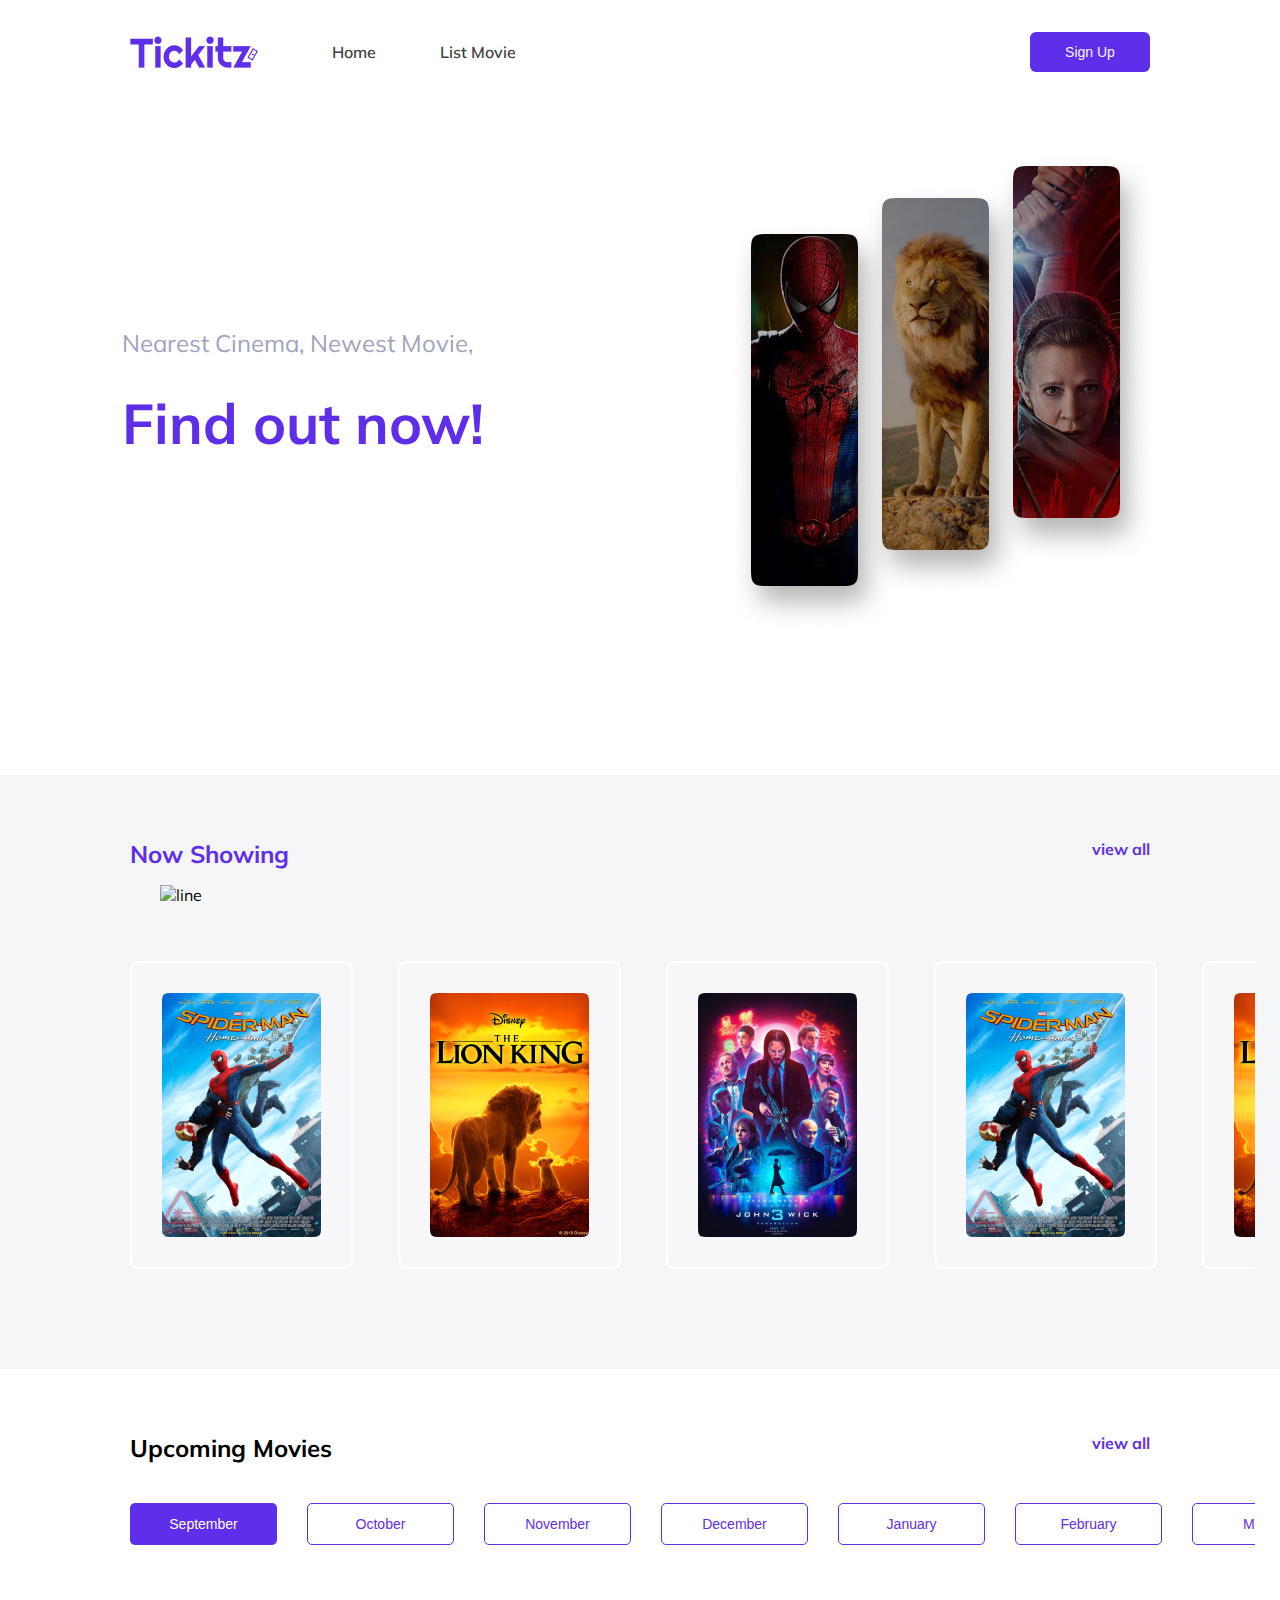
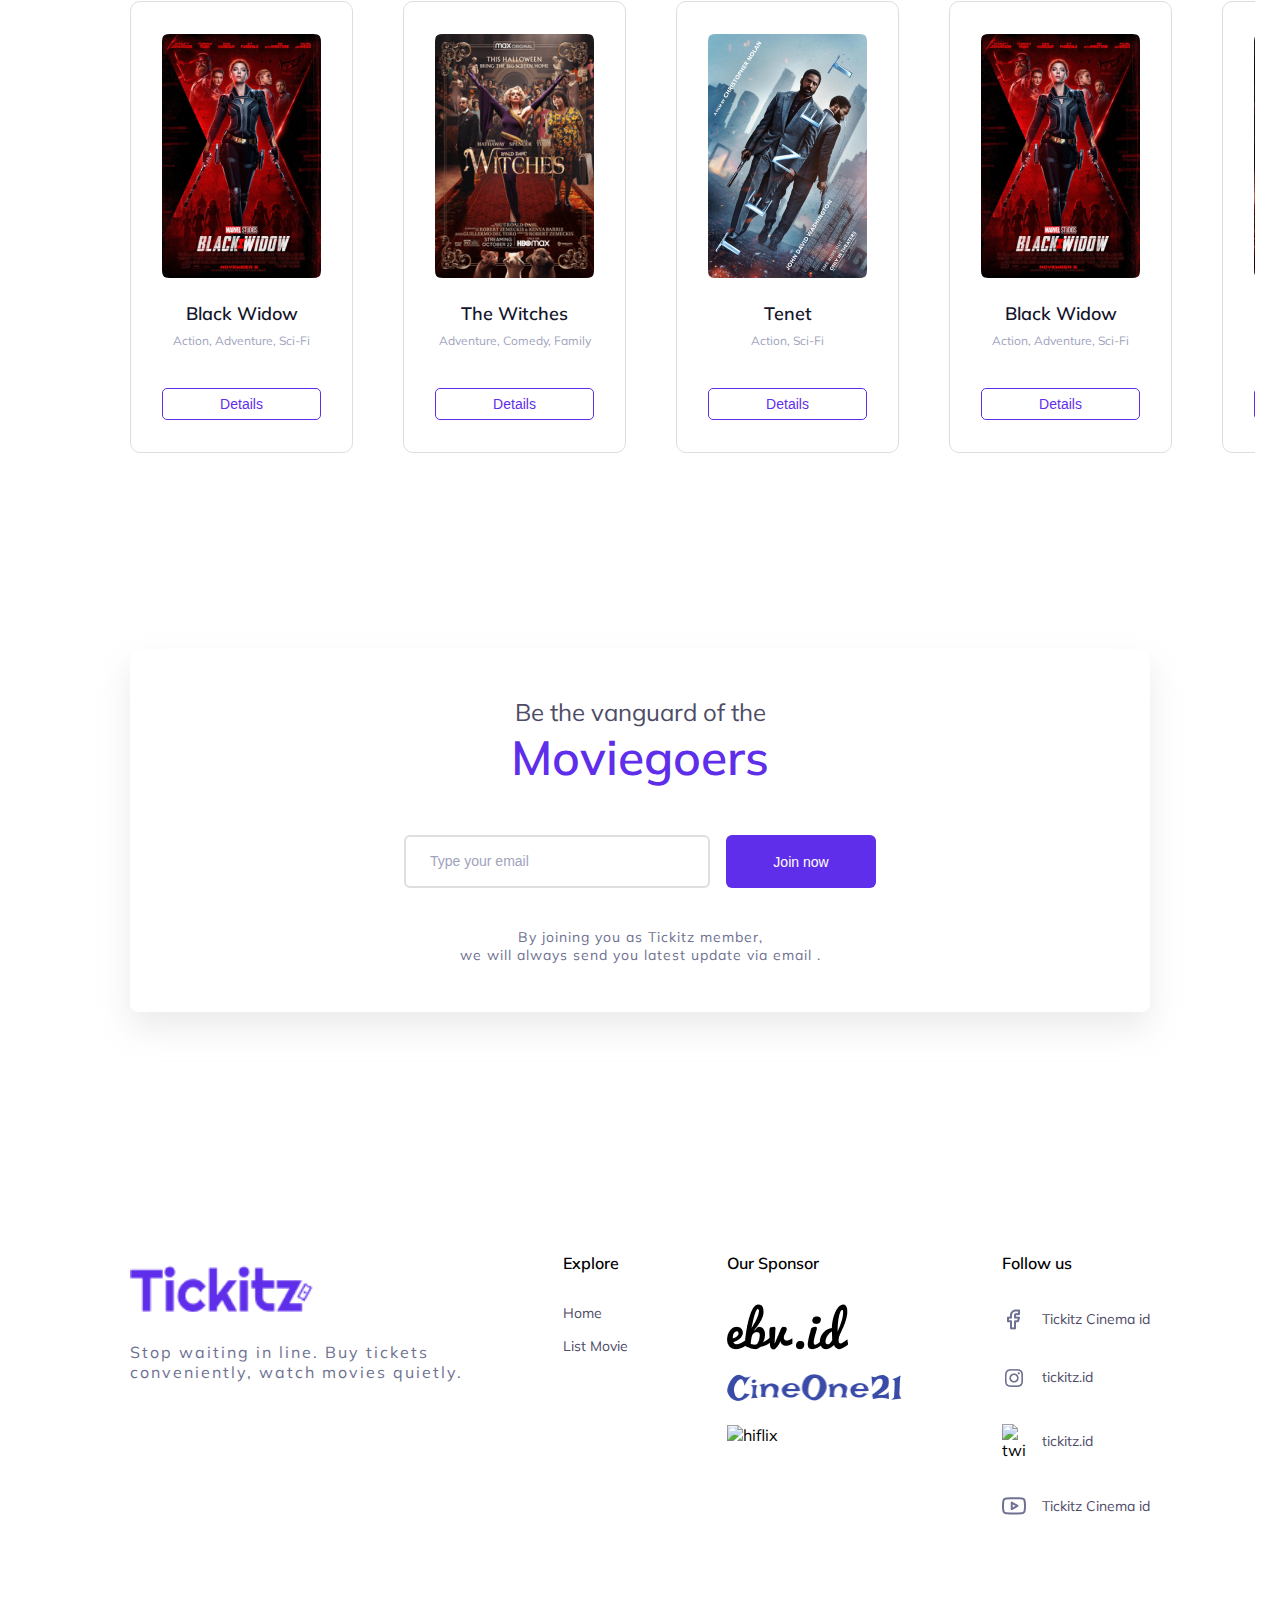
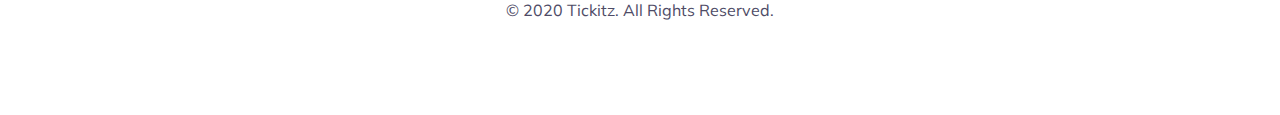
==== index.html @ 8dc181a2 "add task html css slicing" ====
<!DOCTYPE html>
<html lang="en">
<head>
    <meta charset="UTF-8">
    <meta name="viewport" content="width=device-width, initial-scale=1.0">
    <link href="https://fonts.googleapis.com/css2?family=Inter:ital,opsz,wght@0,14..32,100..900;1,14..32,100..900&display=swap" rel="stylesheet">
    <link href="https://fonts.googleapis.com/css2?family=Inter:ital,opsz,wght@0,14..32,100..900;1,14..32,100..900&family=Mulish:ital,wght@0,200..1000;1,200..1000&display=swap" rel="stylesheet">
    <link rel="stylesheet" href="/CSS/index.css">
    <title>HOME</title>
</head>
<body>
    <nav class="homeNav">      
        <div class="homeList">
            <img class="tickHome" src="/CSS/Assets/image/Tickitz home.png" alt="Tickitz"> 
            <span class="listHo">Home</span>
            <span class="listMov">List Movie</span>
        </div>
        <div class="signBut">
            <button>Sign Up</button>
        </div>
    </nav>
    <nav class="homeNav2">      
        <div class="homeList">
            <img class="tickHome" src="/CSS/Assets/image/Tickitz home.png" alt="Tickitz">
        </div>
        <div class="signBut">
            <img src="/CSS/Assets/icon/menu1.png" class="menuBurger" alt="menu1">
        </div>
    </nav>
    <header class="homeHeader">
        <div class="headTag">
            <p class="tagChild">Nearest Cinema, Newest Movie,</p>
            <p class="tagChild1">Find out now!</p>
        </div>
        <img src="/CSS/Assets/image/menu1.png" class="imgHome" alt="menu1">
    </header>
    <main>
        <div class="mainChild">
            <div class="mainGchild">
                <span class="nowShow">Now Showing</span>
                <img src="/CSS/Assets/icon/Line.png" alt="line">
            </div>
            <span class="viewAll">view all</span>
        </div>
        <div class="mainChild1">
            <img src="/CSS/Assets/image/spider man.png" alt="spiderman">
            <img src="/CSS/Assets/image/lion king.png" alt="lionking">
            <img src="/CSS/Assets/image/john wick.png" alt="johnwick">
            <img src="/CSS/Assets/image/spider man.png" alt="spiderman">
            <img src="/CSS/Assets/image/lion king.png" alt="lionking">
            <img src="/CSS/Assets/image/spider man.png" alt="spiderman">
            <img src="/CSS/Assets/image/lion king.png" alt="lionking">
            <img src="/CSS/Assets/image/john wick.png" alt="johnwick">
            <img src="/CSS/Assets/image/spider man.png" alt="spiderman">
            <img src="/CSS/Assets/image/lion king.png" alt="lionking">
            <img src="/CSS/Assets/image/john wick.png" alt="johnwick">
            <img src="/CSS/Assets/image/spider man.png" alt="spiderman">
            <img src="/CSS/Assets/image/lion king.png" alt="lionking">
        </div>
    </main>
    <aside>
        <div class="asideChild">
            <div class="asideGchild">
                <span class="upcoming">Upcoming Movies</span>
            </div>
            <span class="viewAll">view all</span>
        </div>
        <div class="monthBut">
            <button class="septBut">September</button>
            <button class="otherBut"> October </button>
            <button class="otherBut">November</button>
            <button class="otherBut">December</button>
            <button class="otherBut"> January </button>
            <button class="otherBut">February</button>
            <button class="otherBut">  March  </button>
            <button class="otherBut">  April  </button>
            <button class="otherBut">   May   </button>
            <button class="otherBut">  June  </button>
            <button class="otherBut">  July  </button>
            <button class="otherBut"> August </button>
        </div>
        <div class="asideChild1">
            <div class="asideGchild1">
                <img src="/CSS/Assets/image/black widow.png" alt="blackwidow">
                <span class="movTittle">Black Widow</span>
                <span class="movGenre">Action, Adventure, Sci-Fi</span>
                <button>Details</button>
            </div>
            <div class="asideGchild1">
                <img src="/CSS/Assets/image/witches.png" alt="witches">
                <span class="movTittle">The Witches</span>
                <span class="movGenre">Adventure, Comedy, Family</span>
                <button>Details</button>
            </div>
            <div class="asideGchild1">
                <img src="/CSS/Assets/image/tenet.png" alt="tenet">
                <span class="movTittle">Tenet</span>
                <span class="movGenre">Action, Sci-Fi</span>
                <button>Details</button>
            </div>
            <div class="asideGchild1">
                <img src="/CSS/Assets/image/black widow.png" alt="blackwidow">
                <span class="movTittle">Black Widow</span>
                <span class="movGenre">Action, Adventure, Sci-Fi</span>
                <button>Details</button>
            </div>
            <div class="asideGchild1">
                <img src="/CSS/Assets/image/witches.png" alt="witches">
                <span class="movTittle">The Witches</span>
                <span class="movGenre">Adventure, Comedy, Family</span>
                <button>Details</button>
            </div>
            <div class="asideGchild1">
                <img src="/CSS/Assets/image/tenet.png" alt="tenet">
                <span class="movTittle">Tenet</span>
                <span class="movGenre">Action, Sci-Fi</span>
                <button>Details</button>
            </div>
            <div class="asideGchild1">
                <img src="/CSS/Assets/image/black widow.png" alt="blackwidow">
                <span class="movTittle">Black Widow</span>
                <span class="movGenre">Action, Adventure, Sci-Fi</span>
                <button>Details</button>
            </div>
            <div class="asideGchild1">
                <img src="/CSS/Assets/image/witches.png" alt="witches">
                <span class="movTittle">The Witches</span>
                <span class="movGenre">Adventure, Comedy, Family</span>
                <button>Details</button>
            </div>
            <div class="asideGchild1">
                <img src="/CSS/Assets/image/tenet.png" alt="tenet">
                <span class="movTittle">Tenet</span>
                <span class="movGenre">Action, Sci-Fi</span>
                <button>Details</button>
            </div>
            <div class="asideGchild1">
                <img src="/CSS/Assets/image/witches.png" alt="witches">
                <span class="movTittle">The Witches</span>
                <span class="movGenre">Adventure, Comedy, Family</span>
                <button>Details</button>
            </div>
            <div class="asideGchild1">
                <img src="/CSS/Assets/image/tenet.png" alt="tenet">
                <span class="movTittle">Tenet</span>
                <span class="movGenre">Action, Sci-Fi</span>
                <button>Details</button>
            </div>
        </div>
    </aside>
    <section class="sectionHome">
        <div class="sectionChild">
            <span class="sectionTag">Be the vanguard of the</span>
            <span class="sectionTag1">Moviegoers</span>
            <div class="sectionGchild">
                <input type="email" placeholder="Type your email">
                <button>Join now</button>
            </div>
            <span class="sectionTag2">By joining you as Tickitz member,</span>
            <span class="sectionTag2">we will always send you latest update via email .</span>
        </div>
    </section>
    <footer class="footer">
        <div class="footerHome">
            <div class="footerHome1">
                <img src="/CSS/Assets/image/Tickitz home.png" alt="Tickitz">
                <span class="footerTag">Stop waiting in line. Buy tickets</span>
                <span class="footerTag">conveniently, watch movies quietly.</span>
            </div>
            <div class="footerHome2">
                <span class="footerNav">Explore</span>
                <span class="footerNavChild">Home</span>
                <span class="footerNavChild">List Movie</span>
            </div>
            <div class="footerHome3">
                <span class="footerNav">Our Sponsor</span>
                <img src="/CSS/Assets/icon/ebu.png" class="sponsor" alt="ebu.id">
                <img src="/CSS/Assets/icon/cine.png" class="sponsor1" alt="cineone">
                <img src="/CSS/Assets/icon/hiflix.png" class="sponsor2" alt="hiflix">
            </div>
            <div class="footerHome4">
                <span class="footerNav">Follow us</span>
                <div class="footerNavChild1">
                    <img src="/CSS/Assets/icon/fb.png" alt="fb">
                    <span class="footerNavChild2">Tickitz Cinema id</span>
                </div>
                <div class="footerNavChild1">
                    <img src="/CSS/Assets/icon/ig.png" alt="ig">
                    <span class="footerNavChild2">tickitz.id</span>
                </div>
                <div class="footerNavChild1">
                    <img src="/CSS/Assets/icon/twitter.png" alt="twitter">
                    <span class="footerNavChild2">tickitz.id</span>
                </div>
                <div class="footerNavChild1">
                    <img src="/CSS/Assets/icon/yt.png" alt="yt">
                    <span class="footerNavChild2">Tickitz Cinema id</span>
                </div>
            </div>
        </div>
        <span class="copyright">© 2020 Tickitz. All Rights Reserved.</span>
    </footer>
</body>
</html>
---- CSS/index.css ----
*,
*::before,
*::after {
    padding: 0;
    margin: 0;
    box-sizing: border-box;
}
body {
    font-family: "Mulish", sans-serif;
    /* letter-spacing: 2px; */
}

/* HOME : LINE 192 */

/* SIGN UP & SIGN IN */
.all {
    display: flex;
    width: 100%;
    height: 100vh;
}

.left {
    width: 60%;
    display: flex;
    flex-direction: column;
    align-items: center;
    justify-content: center;
    background-color: #2B156BCC;
    background-image: url(/CSS/Assets/image/avenger.png);
    background-size: cover;
}

.hashtag {
    font-family: "inter", sans-serif;
    color: #FFFF;
    opacity: 80%;
    font-size: 48px;
    font-weight: 300;
}

.right {
    padding: 120px 100px;
    font-family: "inter", sans-serif;
    display: flex;
    flex-direction: column;
    justify-content: center;
}

.headSign {
    color: #121212;
    font-size: 48px;
    font-weight: 600;
    margin-bottom: 12px;
}

.right .headSign2 {
    color: #AAAAAA;
    display: flex;
    font-size: 18px;
    font-weight: 300;
    letter-spacing: 1px;
    margin-bottom: 37px;
}

.right .inputForm {
    font-family: "Mulish", sans-serif;
    display: flex;
    flex-direction: column;
    color: #4E4B66;
    font-weight: 300;
    font-size: 16px;
    letter-spacing: 0;
}

.right .inputForm input {
    width: 500px;
    height: 64px;
    border: 1px solid #DEDEDE;
    border-radius: 15px;
    padding: 24px;
    margin-top: 12px;
    margin-bottom: 24px;
}

.right .inputForm input::placeholder {
    color: #A0A3BD;
    font-size: 16px;
    font-weight: 100;
    letter-spacing: 1px;
}

.right .inputForm .password {
    background-image: url(/CSS/Assets/icon/eyeslash.png);
    background-repeat: no-repeat;
    background-position: right 22px center;
}

.right .signBut {
    display: flex;
    align-items: center;
    margin-top: 32px;
}

.right .signBut button {
    width: 500px;
    height: 64px;
    font-size: 16px;
    color: #F7F7FC;
    background-color: #5F2EEA;
    border: none;
    border-radius: 15px;
}

.footSign {
    display: flex;
    justify-content: center;
    font-family: "inter", sans-serif;
    font-size: 16px;
    color: #AAAAAA;
    letter-spacing: 0px;
    margin-top: 32px;
}

.right .footSign .signLink {
    margin-left: 5px;
}



/* HOME */
.homeNav {
    display: flex;
    justify-content: space-between;
    align-items: center;
    width: 100vw;
    height: 104px;
    padding: 0 130px;
}
.homeNav2 {
    display: none;
}
.homeList {
    display: flex;
    align-items: center;
    color: #414141;
    font-size: 16px;
    font-weight: 600;
}
.homeNav .homeList .ticHome {
    margin-right: 72px;
}
.homeList .listMov {
    margin-left: 64px;
}
.homeList .listHo {
    margin-left: 72px;
}
.homeNav button {
    width: 120px;
    height: 40px;
    font-size: 14px;
    color: #F7F7FC;
    background-color: #5F2EEA;
    border: none;
    border-radius: 6px;
}
.homeHeader {
    display: flex;
    justify-content: space-around;
    align-items: center;
    padding-top: 48px;
    padding-bottom: 142px;
}
.tagChild {
    font-size: 24px;
    font-weight: 400;
    color: #A0A3BD;
    letter-spacing: 0;
}
.tagChild1 {
    font-size: 56px;
    font-weight: 700;
    color: #5F2EEA;
    margin-top: 30px;
}



main {
    background-color: #F5F6F8;
    padding-top: 64px;
    padding-bottom: 100px;
    padding-left: 130px;
    padding-right: 25px;
}
.mainChild {
    display: flex;
    justify-content: space-between;
}
.mainGchild {
    display: flex;
    flex-direction: column;
    align-items: center;
}
.mainChild .mainGchild .nowShow {
    font-size: 24px;
    font-weight: 700;
    color: #5F2EEA;
}
.mainChild .mainGchild img {
    margin-top: 16px;
    width: 100px;
}
.mainChild .viewAll {
    font-size: 16px;
    font-weight: 700;
    color: #5F2EEA;
    padding-right: 105px;
}
.mainChild1 {
    width: 100%;
    display: flex;
    gap: 45px;
    margin-top: 56px;
    overflow-x: scroll;
    scroll-snap-type: mandatory;
}



aside {
    padding-top: 64px;
    padding-bottom: 100px;
    padding-left: 130px;
    padding-right: 25px;
}
.asideChild {
    display: flex;
    justify-content: space-between;
}
.asideGchild {
    display: flex;
    flex-direction: column;
    align-items: center;
}
.asideChild .asideGchild .upcoming {
    font-size: 24px;
    font-weight: 700;
}
.asideChild .viewAll {
    font-size: 16px;
    font-weight: 700;
    color: #5F2EEA;
    padding-right: 105px;
}
.monthBut {
    width: 100%;
    display: flex;
    gap: 30px;
    margin-top: 40px;
    overflow-x: scroll;
    scroll-snap-type: mandatory;

}
.septBut {
    display: flex;
    justify-content: center;
    align-items: center;
    width: 147px;
    height: 42px;
    padding: 0 50px;
    border: none;
    background-color: #5F2EEA;
    border-radius: 5px;
    font-size: 14px;
    font-weight: 500;
    color: white; 
}
.otherBut {
    display: flex;
    justify-content: center;
    align-items: center;
    width: 147px;
    height: 42px;
    padding: 0 50px;
    border: 1px #5F2EEA solid;
    background-color: white;
    border-radius: 5px;
    font-size: 14px;
    font-weight: 400;
    color: #5F2EEA;
}
.asideChild1 {
    width: 100%;
    display: flex;
    gap: 50px;
    overflow-x: scroll;
    scroll-snap-type: mandatory;
}
.asideGchild1 {
    display: flex;
    justify-content: center;
    align-items: center;
    flex-direction: column;
    width: 223px;
    height: 452px;
    padding: 32px;
    margin-top: 56px;
    border: 1px #DEDEDE solid;
    border-radius: 10px;
}
.movTittle {
    font-size: 18px;
    color: #14142B;
    font-weight: 600;
    margin-top: 24px;
}
.movGenre {
    font-size: 12px;
    color: #A0A3BD;
    font-weight: 400;
    margin-top: 8px;
}
.asideGchild1 button {
    width: 159px;
    height: 33px;
    background-color: white;
    border: 1px #5F2EEA solid;
    border-radius: 5px;
    font-size: 14px;
    font-weight: lighter;
    color: #5F2EEA;
    margin-top: 40px;
}



.sectionHome {
    display: flex;
    justify-content: center;
    align-items: center;
    padding: 96px 130px;
}
.sectionChild {
    display: flex;
    flex-direction: column;
    justify-content: center;
    align-items: center;
    width: 100%;
    padding: 48px 0;
    border: none;
    border-radius: 8px;
    box-shadow: 0px 16px 32px 0px #bababa4a;
}
.sectionTag {
    font-size: 24px;
    font-weight: 400;
    color: #4E4B66;
}
.sectionTag1 {
    font-size: 48px;
    font-weight: 600;
    color: #5F2EEA;
}
.sectionGchild {
    display: flex;
    gap: 16px;
    margin-top: 48px;
    margin-bottom: 40px;
}
.sectionGchild input {
    width: 306px;
    height: 53px;
    border: 2px #DEDEDE solid;
    border-radius: 6px;
    padding-left: 24px;
}
.sectionGchild input::placeholder {
    font-size: 14px;
    font-weight: 400;
    color: #A0A3BD;
}
.sectionGchild button {
    width: 150px;
    height: 53px;
    background-color: #5F2EEA;
    border: none;
    border-radius: 6px;
    font-size: 14px;
    color: white;
}
.sectionTag2 {
    font-size: 14px;
    font-weight: 400;
    color: #6E7191;
    letter-spacing: 1px;
}



.footer {
    display: flex;
    flex-direction: column;
    justify-content: center;
    align-items: center;
    padding: 95px 80px;
}
.footerHome {
    width: 100%;
    display: flex;
    justify-content: space-around;
    padding: 50px 0;
}
.footerHome1 {
    display: flex;
    flex-direction: column;
}
.footerHome2 {
    display: flex;
    flex-direction: column;
}
.footerHome3 {
    display: flex;
    flex-direction: column;
}
.footerHome4 {
    display: flex;
    flex-direction: column;
}
.footerHome1 img {
    width: 185px;
    margin-bottom: 16px;
}
.footerTag {
    font-size: 16px;
    font-weight: 400;
    letter-spacing: 2px;
    color: #6E7191;
}
.footerNav {
    font-size: 16px;
    font-weight: 600;
    margin-bottom: 31px;
}
.footerNavChild1 {
    margin-bottom: 15px;
    display: flex;
    align-items: center;
}
.footerNavChild {
    font-size: 14px;
    font-weight: 400;
    color: #4E4B66;
    margin-bottom: 15px;
}
.footerNavChild2 {
    font-size: 14px;
    font-weight: 400;
    color: #4E4B66;
    margin-bottom: 15px;
}
.sponsor {
    width: 122px;
    margin-bottom: 24px;
}
.sponsor1 {
    width: 175px;
    margin-bottom: 24px;
}
.sponsor2 {
    width: 80px;
    margin-bottom: 24px;
}
.footerHome4 img {
    width: 24px;
    margin-right: 16px;
    margin-bottom: 16px;
    margin-top: 3px;
}
.copyright {
    font-size: 16px;
    font-weight: 400;
    color: #4E4B66;
}


/* media query */
/* berakpoint1 */
@media (max-width: 700px) {
    .homeNav {
        display: none;
    }
    .homeNav2 {
        display: flex;
        justify-content: space-between;
        align-items: center;
        width: 100vw;
        height: 104px;
        padding: 0 50px;
    }
    .menuBurger {
        width: 30px;
    }
    .homeHeader {
        flex-direction: column;
        gap: 50px;
    }
    .tagChild {
        display: flex;
        font-size: 18px;
        font-weight: 400;
        color: #A0A3BD;
        letter-spacing: 0;
        justify-content: center;
    }
    .tagChild1 {
        display: flex;
        font-size: 36px;
        font-weight: 700;
        justify-content: center;
    }
    .imgHome {
        width: 300px;
    }
    main {
        padding-left: 50px;
        padding-right: 0px;
    }
    .mainChild .mainGchild .nowShow {
        font-size: 16px;
    }
    .mainChild .mainGchild img {
        margin-top: 16px;
        width: 70px;
    }
    .mainChild .viewAll {
        font-size: 16px;
        padding-right: 50px;
    }
    .mainChild1 {
        gap: 20px;
    }
    aside {
        padding-top: 50px;
        padding-bottom: 50px;
        padding-left: 50px;
        padding-right: 0px;
    }
    .asideChild .asideGchild .upcoming {
        font-size: 16px;
    }
    .asideChild .viewAll {
        padding-right: 50px;
    }
    .monthBut {
        gap: 10px; 
    }
    .asideChild1 {
        gap: 20px;
    }
    .sectionHome {
        padding: 50px 50px;
    }
    .sectionChild {
        padding: 40px 20px;
        justify-content: center;
        align-items: center;
    }
    .sectionTag {
        font-size: 16px;
    }
    .sectionTag1 {
        font-size: 36px;
    }
    .sectionGchild {
        flex-direction: column;
        justify-content: center;
        align-items: center;
        gap: 10px;
        margin-top: 20px;
        margin-bottom: 20px;
    }
    .sectionGchild input {
        width: 200px;
        padding-left: 50px;
        padding-right: 50px;
    }
    .sectionGchild input::placeholder {
        font-size: 14px;
        font-weight: 400;
        color: #A0A3BD;
    }
    .sectionGchild button {
        width: 100px;
    }
    .sectionTag2 {
        text-align: center;
    }
    .footer {
        padding: 10px 10px;
    }
    .footerHome {
        display: grid;
        gap: 50px;
    }
    .footerHome1 {
        align-items: center;
    }
    .copyright {
        font-size: 14px;
        padding-bottom: 50px;
    }
}


/* breakpoint2 */
@media (min-width: 701px) and (max-width: 900px) {
    /* SIGN IN & UP */
    .all {
        display: flex;
        flex-direction: column;
    }
    .left {
        width: 100%;
        height: 100vh;
        padding: 50px 0;
    }
    .hashtag {
        font-size: 18px;
        font-weight: 200;
    }
    .imgTic {
        width: 100px;
    }
    .right {
        padding: 20px 100px;
        justify-content: center;
        align-items: center;
    }
    .headSign {
        font-size: 36px;
        font-weight: 600;
    }
    .right .headSign2 {
        text-align: center;
        font-size: 14px;
        margin-bottom: 20px;
    }
    .right .inputForm {
        text-align: center;
        font-size: 14px;
    }
    .right .inputForm input {
        width: 300px;
        height: 20px;
        margin-top: 8px;
        margin-bottom: 12px;
    }
    .right .inputForm input::placeholder {
        text-align: center;
        font-size: 14px;
    }
    .right .signBut button {
        width: 300px;
        height: 50px;
    }
    .right .signBut {
        margin-top: 5px;
    }
    .footSign {
        font-size: 14px;
    }

    /* HOME */
    .homeNav {
        display: none;
    }
    .homeNav2 {
        display: flex;
        justify-content: space-between;
        align-items: center;
        width: 100vw;
        height: 104px;
        padding: 0 50px;
    }
    .menuBurger {
        width: 30px;
    }
    .homeHeader {
        flex-direction: column;
        gap: 50px;
    }
    .tagChild {
        display: flex;
        font-size: 18px;
        font-weight: 400;
        color: #A0A3BD;
        letter-spacing: 0;
        justify-content: center;
    }
    .tagChild1 {
        display: flex;
        font-size: 36px;
        font-weight: 700;
        justify-content: center;
    }
    .imgHome {
        width: 300px;
    }
    main {
        padding-left: 50px;
        padding-right: 0px;
    }
    .mainChild .mainGchild .nowShow {
        font-size: 16px;
    }
    .mainChild .mainGchild img {
        margin-top: 16px;
        width: 70px;
    }
    .mainChild .viewAll {
        font-size: 16px;
        padding-right: 50px;
    }
    .mainChild1 {
        gap: 20px;
    }
    aside {
        padding-top: 50px;
        padding-bottom: 50px;
        padding-left: 50px;
        padding-right: 0px;
    }
    .asideChild .asideGchild .upcoming {
        font-size: 16px;
    }
    .asideChild .viewAll {
        padding-right: 50px;
    }
    .monthBut {
        gap: 10px; 
    }
    .asideChild1 {
        gap: 20px;
    }
    .sectionHome {
        padding: 50px 50px;
    }
    .sectionChild {
        padding: 40px 20px;
        justify-content: center;
        align-items: center;
    }
    .sectionTag {
        font-size: 16px;
    }
    .sectionTag1 {
        font-size: 36px;
    }
    .sectionGchild {
        flex-direction: column;
        justify-content: center;
        align-items: center;
        gap: 10px;
        margin-top: 20px;
        margin-bottom: 20px;
    }
    .sectionGchild input {
        width: 200px;
        padding-left: 50px;
        padding-right: 50px;
    }
    .sectionGchild input::placeholder {
        font-size: 14px;
        font-weight: 400;
        color: #A0A3BD;
    }
    .sectionGchild button {
        width: 100px;
    }
    .sectionTag2 {
        text-align: center;
    }
    .footerHome {
        display: grid;
        gap: 50px;
    }
    .footerHome1 {
        grid-column: 1;
        grid-row: 1;
    }
    .footerHome2 {
        grid-column: 1;
        grid-row: 2;
    }
    .footerHome3 {
        grid-column: 2;
        grid-row: 1;
    }
    .footerHome4 {
        grid-column: 2;
        grid-row: 2;
    }
}

/* breakpoint3 */
@media (min-width: 901px) and (max-width: 1200px) {
    /* SIGN IN & UP */
    .right {
        padding: 30px 30px;
        justify-content: center;
        align-items: center;
    }
    .right .headSign2 {
        text-align: center;
    }
    .right .inputForm {
        text-align: center;
    }
    .right .inputForm input {
        width: 350px;
        height: 35px;
    }
    .right .inputForm input::placeholder {
        text-align: center;
    }
    .right .signBut button {
        width: 350px;
        height: 50px;
    }

    /* HOME */
    .tagChild {
        font-size: 18px;
        font-weight: 400;
        color: #A0A3BD;
        letter-spacing: 0;
    }
    .tagChild1 {
        font-size: 36px;
        font-weight: 700;
    }
    .imgHome {
        width: 300px;
    }
    .footerHome {
        display: grid;
        gap: 50px;
    }
    .footerHome1 {
        grid-column: 1;
        grid-row: 1;
    }
    .footerHome2 {
        grid-column: 1;
        grid-row: 2;
    }
    .footerHome3 {
        grid-column: 2;
        grid-row: 1;
    }
    .footerHome4 {
        grid-column: 2;
        grid-row: 2;
    }
}
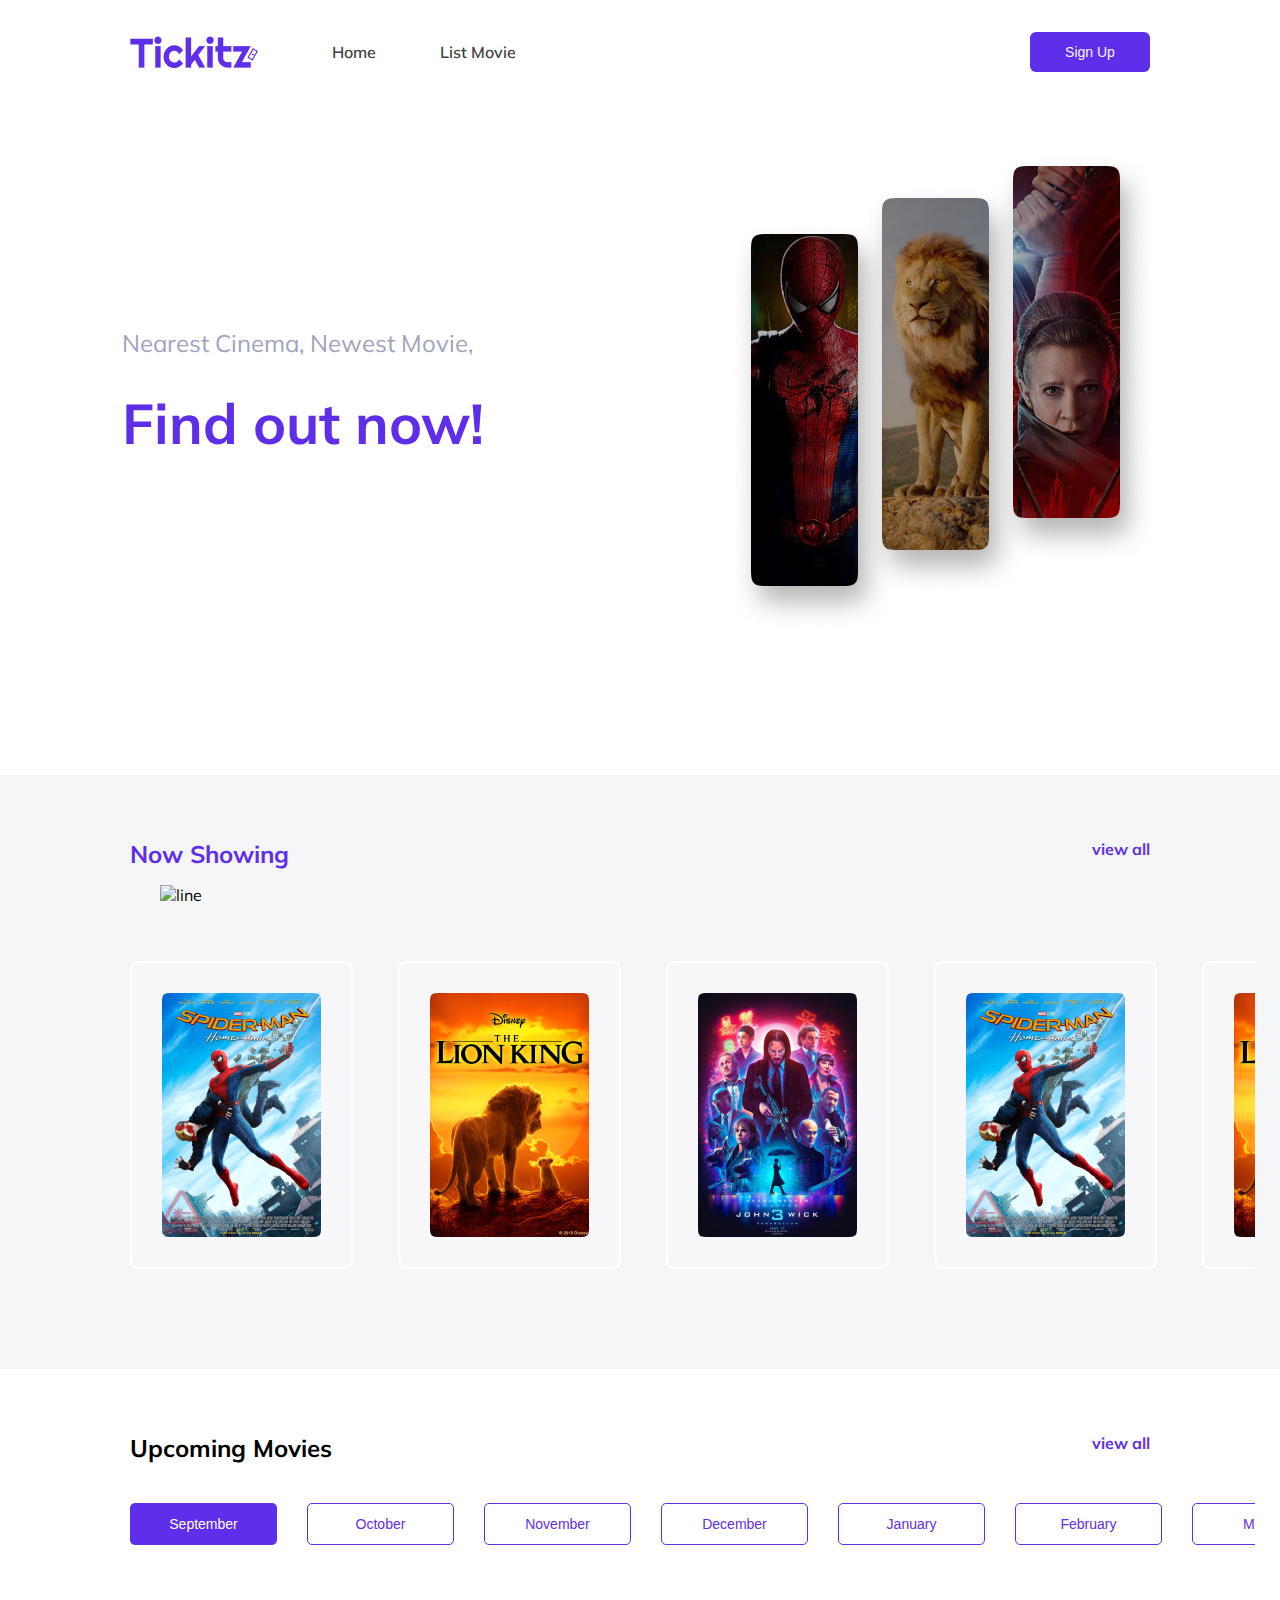
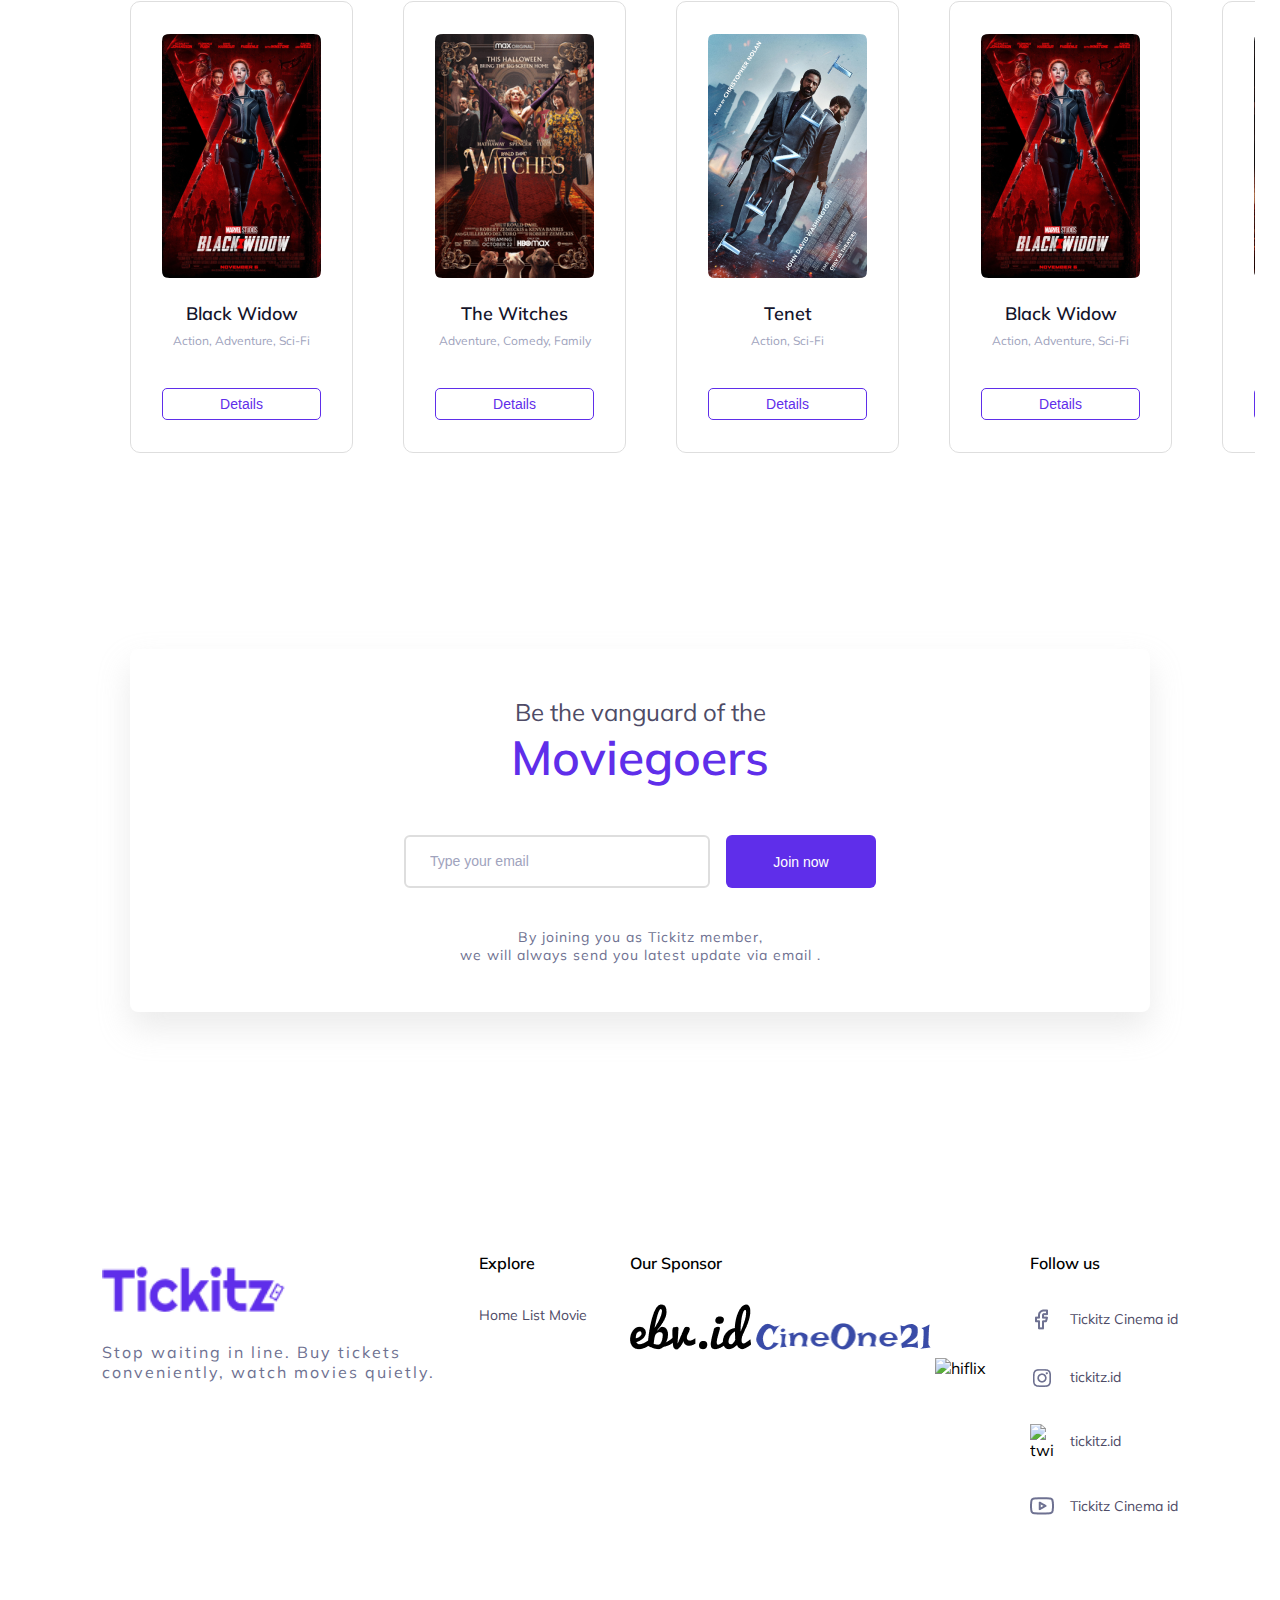
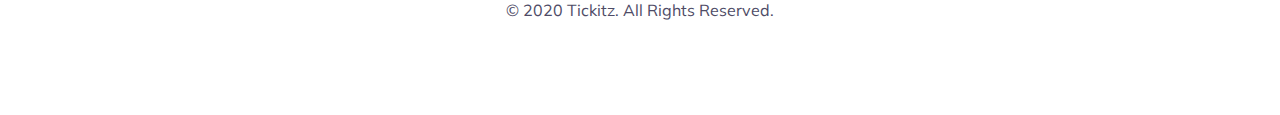
==== commit 146dfef5: "fixing layout" ====
--- a/index.html
+++ b/index.html
@@ -24,7 +24,7 @@
             <img class="tickHome" src="/CSS/Assets/image/Tickitz home.png" alt="Tickitz">
         </div>
         <div class="signBut">
-            <img src="/CSS/Assets/icon/menu1.png" class="menuBurger" alt="menu1">
+            <img src="/CSS/Assets/icon/burger.png" class="menuBurger" alt="menu1">
         </div>
     </nav>
     <header class="homeHeader">
@@ -169,32 +169,38 @@
             </div>
             <div class="footerHome2">
                 <span class="footerNav">Explore</span>
-                <span class="footerNavChild">Home</span>
-                <span class="footerNavChild">List Movie</span>
+                <div class="footerNavChild3">
+                    <span class="footerNavChild">Home</span>
+                    <span class="footerNavChild">List Movie</span>
+                </div>
             </div>
             <div class="footerHome3">
                 <span class="footerNav">Our Sponsor</span>
-                <img src="/CSS/Assets/icon/ebu.png" class="sponsor" alt="ebu.id">
-                <img src="/CSS/Assets/icon/cine.png" class="sponsor1" alt="cineone">
-                <img src="/CSS/Assets/icon/hiflix.png" class="sponsor2" alt="hiflix">
+                <div class="footerNavChild3">
+                    <img src="/CSS/Assets/icon/ebu.png" class="sponsor" alt="ebu.id">
+                    <img src="/CSS/Assets/icon/cine.png" class="sponsor1" alt="cineone">
+                    <img src="/CSS/Assets/icon/hiflix.png" class="sponsor2" alt="hiflix">
+                </div>
             </div>
             <div class="footerHome4">
                 <span class="footerNav">Follow us</span>
-                <div class="footerNavChild1">
-                    <img src="/CSS/Assets/icon/fb.png" alt="fb">
-                    <span class="footerNavChild2">Tickitz Cinema id</span>
-                </div>
-                <div class="footerNavChild1">
-                    <img src="/CSS/Assets/icon/ig.png" alt="ig">
-                    <span class="footerNavChild2">tickitz.id</span>
-                </div>
-                <div class="footerNavChild1">
-                    <img src="/CSS/Assets/icon/twitter.png" alt="twitter">
-                    <span class="footerNavChild2">tickitz.id</span>
-                </div>
-                <div class="footerNavChild1">
-                    <img src="/CSS/Assets/icon/yt.png" alt="yt">
-                    <span class="footerNavChild2">Tickitz Cinema id</span>
+                <div class="footerNavChild3">
+                    <div class="footerNavChild1">
+                        <img src="/CSS/Assets/icon/fb.png" alt="fb">
+                        <span class="footerNavChild2">Tickitz Cinema id</span>
+                    </div>
+                    <div class="footerNavChild1">
+                        <img src="/CSS/Assets/icon/ig.png" alt="ig">
+                        <span class="footerNavChild2">tickitz.id</span>
+                    </div>
+                    <div class="footerNavChild1">
+                        <img src="/CSS/Assets/icon/twitter.png" alt="twitter">
+                        <span class="footerNavChild2">tickitz.id</span>
+                    </div>
+                    <div class="footerNavChild1">
+                        <img src="/CSS/Assets/icon/yt.png" alt="yt">
+                        <span class="footerNavChild2">Tickitz Cinema id</span>
+                    </div>
                 </div>
             </div>
         </div>
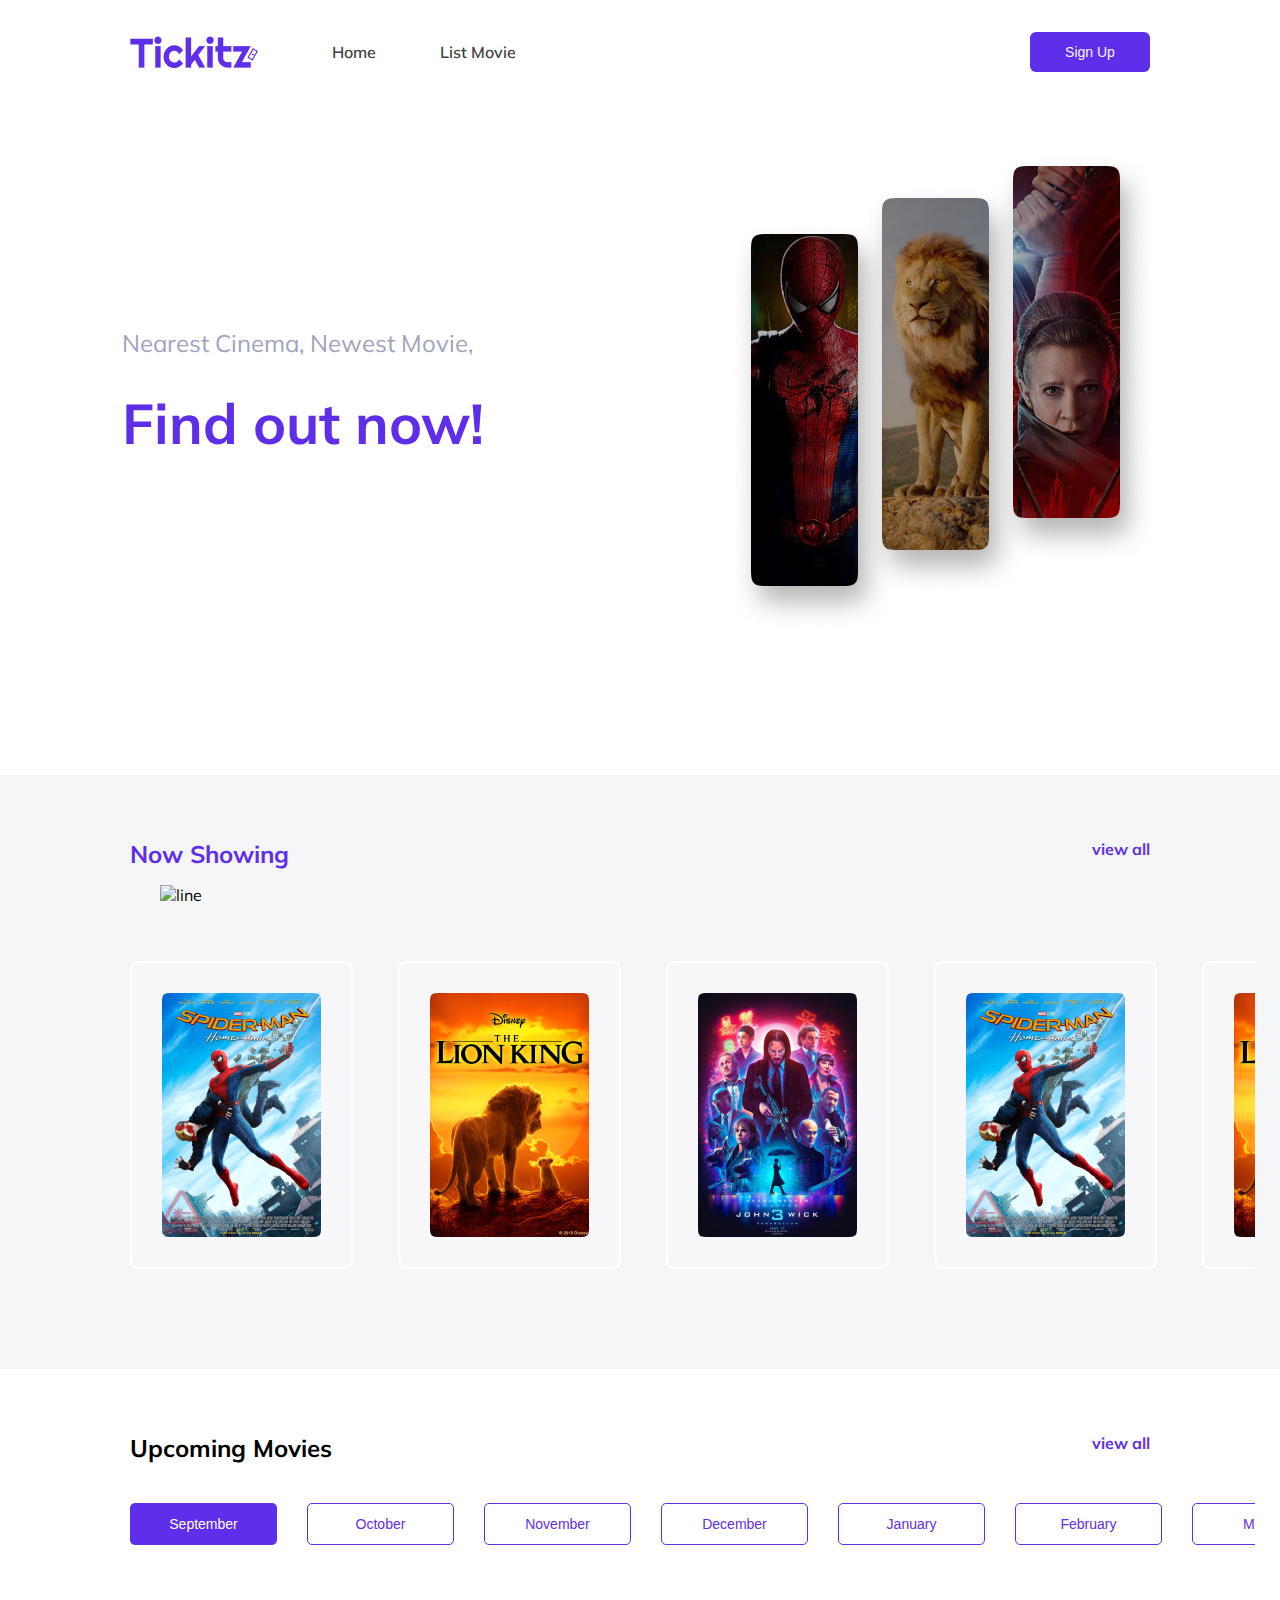
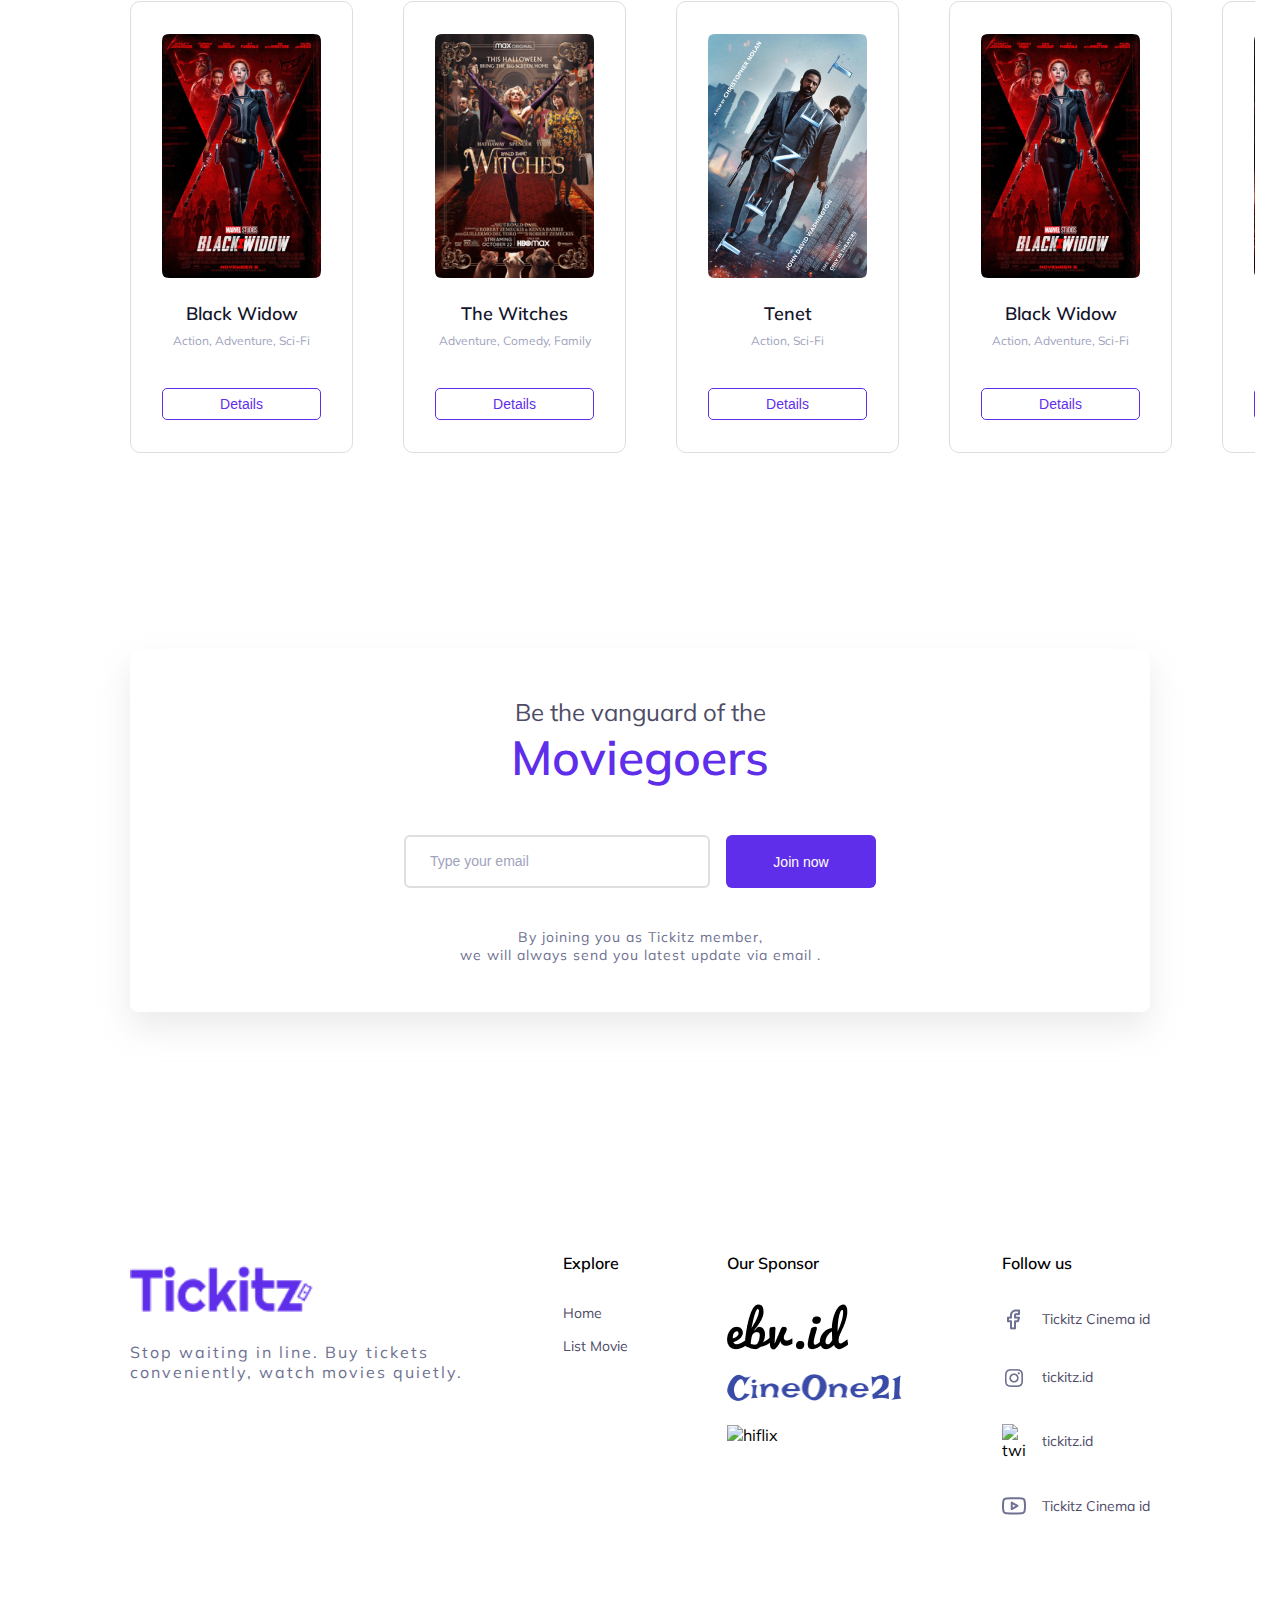
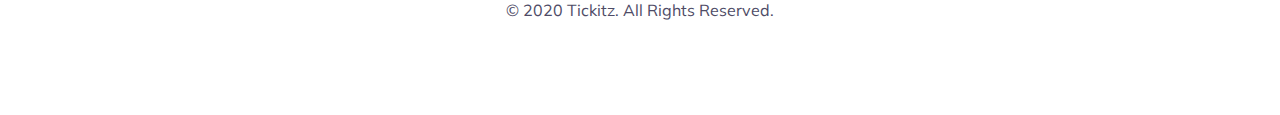
==== commit 55a97256: "add link index.html to sign up page" ====
--- a/index.html
+++ b/index.html
@@ -16,7 +16,7 @@
             <span class="listMov">List Movie</span>
         </div>
         <div class="signBut">
-            <button>Sign Up</button>
+            <a href="/signUp.html" target="_blank"><button>Sign Up</button></a>
         </div>
     </nav>
     <nav class="homeNav2">      
@@ -207,4 +207,4 @@
         <span class="copyright">© 2020 Tickitz. All Rights Reserved.</span>
     </footer>
 </body>
-</html>+</html>
--- a/CSS/index.css
+++ b/CSS/index.css
@@ -28,6 +28,10 @@
     background-color: #2B156BCC;
     background-image: url(/CSS/Assets/image/avenger.png);
     background-size: cover;
+}
+
+.left1 {
+    display: none;
 }
 
 .hashtag {
@@ -459,6 +463,10 @@
     color: #4E4B66;
     margin-bottom: 15px;
 }
+.footerNavChild3 {
+    display: flex;
+    flex-direction: column;
+}
 .sponsor {
     width: 122px;
     margin-bottom: 24px;
@@ -487,6 +495,63 @@
 /* media query */
 /* berakpoint1 */
 @media (max-width: 700px) {
+    /* SIGN IN & UP */
+    .all {
+        display: flex;
+        flex-direction: column;
+    }
+    .left {
+        display: none;
+    }
+    .left1 {
+        display: block;
+    }
+    .hashtag {
+        font-size: 18px;
+        font-weight: 200;
+    }
+    .imgTic {
+        width: 100px;
+    }
+    .right {
+        padding: 20px 50px;
+        justify-content: center;
+    }
+    .headSign {
+        font-size: 36px;
+        font-weight: 600;
+    }
+    .right .headSign2 {
+        font-size: 14px;
+        margin-bottom: 20px;
+    }
+    .right .inputForm {
+        font-size: 14px;
+    }
+    .right .inputForm input {
+        width: 300px;
+        height: 20px;
+        margin-top: 8px;
+        margin-bottom: 12px;
+        border-radius: 4px;
+    }
+    .right .inputForm input::placeholder {
+        font-size: 14px;
+    }
+    .right .signBut button {
+        width: 300px;
+        height: 50px;
+        border-radius: 6px;
+    }
+    .right .signBut {
+        margin-top: 5px;
+    }
+    .footSign {
+        font-size: 12px;
+    }
+
+
+    /* HOME */
     .homeNav {
         display: none;
     }
@@ -499,6 +564,225 @@
         padding: 0 50px;
     }
     .menuBurger {
+        width: 20px;
+    }
+    .homeHeader {
+        flex-direction: column;
+        gap: 50px;
+    }
+    .headTag {
+        display: flex;
+        flex-direction: column;
+        align-items: flex-start;
+    }
+    .tagChild {
+        display: flex;
+        font-size: 18px;
+        font-weight: 400;
+        color: #A0A3BD;
+        letter-spacing: 0;
+        justify-content: flex-start;
+    }
+    .tagChild1 {
+        display: flex;
+        font-size: 36px;
+        font-weight: 700;
+        justify-content: center;
+    }
+    .imgHome {
+        width: 300px;
+    }
+    main {
+        padding-left: 50px;
+        padding-right: 0px;
+    }
+    .mainChild .mainGchild .nowShow {
+        font-size: 16px;
+    }
+    .mainChild .mainGchild img {
+        margin-top: 16px;
+        width: 70px;
+    }
+    .mainChild .viewAll {
+        font-size: 16px;
+        padding-right: 50px;
+    }
+    .mainChild1 {
+        gap: 20px;
+    }
+    aside {
+        padding-top: 50px;
+        padding-bottom: 50px;
+        padding-left: 50px;
+        padding-right: 0px;
+    }
+    .asideChild .asideGchild .upcoming {
+        font-size: 16px;
+    }
+    .asideChild .viewAll {
+        padding-right: 50px;
+    }
+    .monthBut {
+        gap: 10px; 
+    }
+    .asideChild1 {
+        gap: 20px;
+    }
+    .sectionHome {
+        padding: 50px 50px;
+    }
+    .sectionChild {
+        padding: 40px 20px;
+        justify-content: center;
+        align-items: center;
+    }
+    .sectionTag {
+        font-size: 16px;
+    }
+    .sectionTag1 {
+        font-size: 36px;
+    }
+    .sectionGchild {
+        flex-direction: column;
+        justify-content: center;
+        align-items: center;
+        gap: 10px;
+        margin-top: 20px;
+        margin-bottom: 20px;
+    }
+    .sectionGchild input {
+        width: 250px;
+        padding-left: 10px;
+    }
+    .sectionGchild input::placeholder {
+        font-size: 14px;
+        font-weight: 400;
+        color: #A0A3BD;
+    }
+    .sectionGchild button {
+        width: 250px;
+    }
+    .sectionTag2 {
+        text-align: center;
+    }
+    .footer {
+        padding: 10px 30px;
+        align-items: flex-start;
+    }
+    .footerHome {
+        flex-direction: column;
+        gap: 50px;
+    }
+    .footerHome1 {
+        letter-spacing: 0;
+    }
+    .footerHome2 {
+        letter-spacing: 0;
+    }
+    .footerHome3 {
+        letter-spacing: 0;
+    }
+    .footerHome4 {
+        letter-spacing: 0;
+    }
+    .footerNavChild2 {
+        display: none;
+    }
+    .footerNavChild3 {
+        flex-direction: row;
+        gap: 40px;
+        margin-top: 10px;
+    }
+    .sponsor {
+        width: 60px;
+        margin-bottom: 0px;
+    }
+    .sponsor1 {
+        width: 70px;
+        margin-bottom: 0px;
+    }
+    .sponsor2 {
+        width: 50px;
+        margin-bottom: 0px;
+    }
+    .copyright {
+        font-size: 14px;
+        padding-bottom: 50px;
+    }
+}
+
+
+/* breakpoint2 */
+@media (min-width: 701px) and (max-width: 900px) {
+    /* SIGN IN & UP */
+    .all {
+        display: flex;
+        flex-direction: column;
+    }
+    .left {
+        width: 100%;
+        height: 100vh;
+        padding: 50px 0;
+    }
+    .hashtag {
+        font-size: 18px;
+        font-weight: 200;
+    }
+    .imgTic {
+        width: 100px;
+    }
+    .right {
+        padding: 20px 100px;
+        justify-content: center;
+        align-items: center;
+    }
+    .headSign {
+        font-size: 36px;
+        font-weight: 600;
+    }
+    .right .headSign2 {
+        text-align: center;
+        font-size: 14px;
+        margin-bottom: 20px;
+    }
+    .right .inputForm {
+        text-align: center;
+        font-size: 14px;
+    }
+    .right .inputForm input {
+        width: 300px;
+        height: 20px;
+        margin-top: 8px;
+        margin-bottom: 12px;
+    }
+    .right .inputForm input::placeholder {
+        text-align: center;
+        font-size: 14px;
+    }
+    .right .signBut button {
+        width: 300px;
+        height: 50px;
+    }
+    .right .signBut {
+        margin-top: 5px;
+    }
+    .footSign {
+        font-size: 14px;
+    }
+
+    /* HOME */
+    .homeNav {
+        display: none;
+    }
+    .homeNav2 {
+        display: flex;
+        justify-content: space-between;
+        align-items: center;
+        width: 100vw;
+        height: 104px;
+        padding: 0 50px;
+    }
+    .menuBurger {
         width: 30px;
     }
     .homeHeader {
@@ -596,191 +880,6 @@
     .sectionTag2 {
         text-align: center;
     }
-    .footer {
-        padding: 10px 10px;
-    }
-    .footerHome {
-        display: grid;
-        gap: 50px;
-    }
-    .footerHome1 {
-        align-items: center;
-    }
-    .copyright {
-        font-size: 14px;
-        padding-bottom: 50px;
-    }
-}
-
-
-/* breakpoint2 */
-@media (min-width: 701px) and (max-width: 900px) {
-    /* SIGN IN & UP */
-    .all {
-        display: flex;
-        flex-direction: column;
-    }
-    .left {
-        width: 100%;
-        height: 100vh;
-        padding: 50px 0;
-    }
-    .hashtag {
-        font-size: 18px;
-        font-weight: 200;
-    }
-    .imgTic {
-        width: 100px;
-    }
-    .right {
-        padding: 20px 100px;
-        justify-content: center;
-        align-items: center;
-    }
-    .headSign {
-        font-size: 36px;
-        font-weight: 600;
-    }
-    .right .headSign2 {
-        text-align: center;
-        font-size: 14px;
-        margin-bottom: 20px;
-    }
-    .right .inputForm {
-        text-align: center;
-        font-size: 14px;
-    }
-    .right .inputForm input {
-        width: 300px;
-        height: 20px;
-        margin-top: 8px;
-        margin-bottom: 12px;
-    }
-    .right .inputForm input::placeholder {
-        text-align: center;
-        font-size: 14px;
-    }
-    .right .signBut button {
-        width: 300px;
-        height: 50px;
-    }
-    .right .signBut {
-        margin-top: 5px;
-    }
-    .footSign {
-        font-size: 14px;
-    }
-
-    /* HOME */
-    .homeNav {
-        display: none;
-    }
-    .homeNav2 {
-        display: flex;
-        justify-content: space-between;
-        align-items: center;
-        width: 100vw;
-        height: 104px;
-        padding: 0 50px;
-    }
-    .menuBurger {
-        width: 30px;
-    }
-    .homeHeader {
-        flex-direction: column;
-        gap: 50px;
-    }
-    .tagChild {
-        display: flex;
-        font-size: 18px;
-        font-weight: 400;
-        color: #A0A3BD;
-        letter-spacing: 0;
-        justify-content: center;
-    }
-    .tagChild1 {
-        display: flex;
-        font-size: 36px;
-        font-weight: 700;
-        justify-content: center;
-    }
-    .imgHome {
-        width: 300px;
-    }
-    main {
-        padding-left: 50px;
-        padding-right: 0px;
-    }
-    .mainChild .mainGchild .nowShow {
-        font-size: 16px;
-    }
-    .mainChild .mainGchild img {
-        margin-top: 16px;
-        width: 70px;
-    }
-    .mainChild .viewAll {
-        font-size: 16px;
-        padding-right: 50px;
-    }
-    .mainChild1 {
-        gap: 20px;
-    }
-    aside {
-        padding-top: 50px;
-        padding-bottom: 50px;
-        padding-left: 50px;
-        padding-right: 0px;
-    }
-    .asideChild .asideGchild .upcoming {
-        font-size: 16px;
-    }
-    .asideChild .viewAll {
-        padding-right: 50px;
-    }
-    .monthBut {
-        gap: 10px; 
-    }
-    .asideChild1 {
-        gap: 20px;
-    }
-    .sectionHome {
-        padding: 50px 50px;
-    }
-    .sectionChild {
-        padding: 40px 20px;
-        justify-content: center;
-        align-items: center;
-    }
-    .sectionTag {
-        font-size: 16px;
-    }
-    .sectionTag1 {
-        font-size: 36px;
-    }
-    .sectionGchild {
-        flex-direction: column;
-        justify-content: center;
-        align-items: center;
-        gap: 10px;
-        margin-top: 20px;
-        margin-bottom: 20px;
-    }
-    .sectionGchild input {
-        width: 200px;
-        padding-left: 50px;
-        padding-right: 50px;
-    }
-    .sectionGchild input::placeholder {
-        font-size: 14px;
-        font-weight: 400;
-        color: #A0A3BD;
-    }
-    .sectionGchild button {
-        width: 100px;
-    }
-    .sectionTag2 {
-        text-align: center;
-    }
     .footerHome {
         display: grid;
         gap: 50px;
